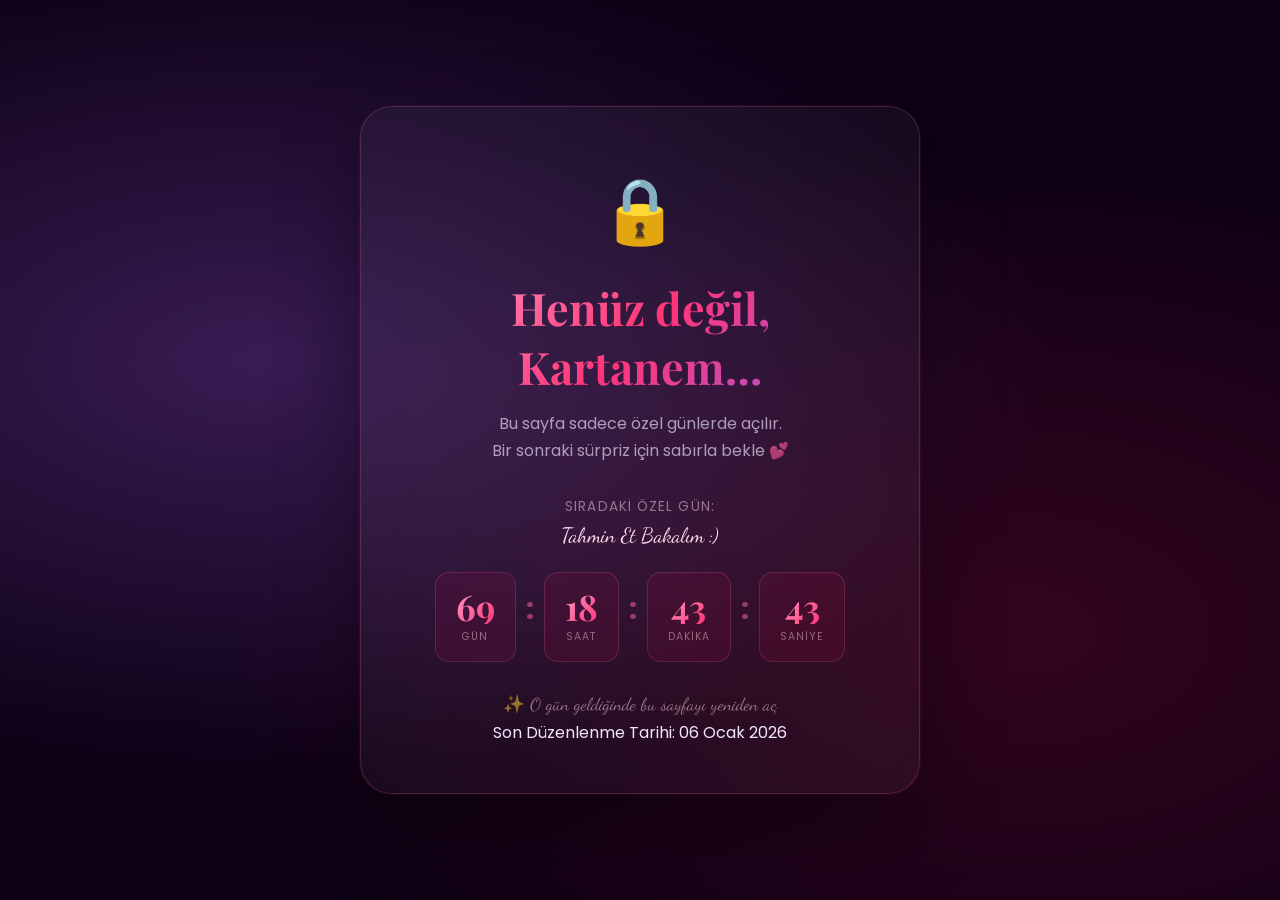
==== index.html @ 136f9aad "Add files via upload" ====
<!DOCTYPE html>
<html lang="tr">

<head>
    <meta charset="UTF-8" />
    <meta name="viewport" content="width=device-width, initial-scale=1.0" />
    <title>Yağmur'um, Seni Seviyorum 💕</title>
    <meta name="description"
        content="Yağmur'um için hazırladığım özel bir sürpriz — Doğum günün ve Sevgililer Günün kutlu olsun." />
    <link rel="preconnect" href="https://fonts.googleapis.com" />
    <link rel="preconnect" href="https://fonts.gstatic.com" crossorigin />
    <link
        href="https://fonts.googleapis.com/css2?family=Playfair+Display:ital,wght@0,400;0,700;1,400&family=Poppins:wght@300;400;500;600&family=Dancing+Script:wght@600;700&display=swap"
        rel="stylesheet" />
    <link rel="stylesheet" href="style.css" />
    <script src="https://open.spotify.com/embed/iframe-api/v1" async></script>

</head>

<body>

    <!-- Doğum günü müziği (gizli) -->
    <audio id="birthdayMusic" loop preload="none">
        <source src="Music.mp3" type="audio/mpeg" />
    </audio>

    <!-- Canvas for particles -->
    <canvas id="heartCanvas"></canvas>

    <!-- ═══════════════════ LOCKED SCREEN (default) ═══════════════════ -->
    <div id="lockedScreen" class="locked-screen">
        <div class="locked-inner">
            <div class="locked-lock">🔒</div>
            <h1 class="locked-title">Henüz değil, Kartanem…</h1>
            <p class="locked-desc">Bu sayfa sadece özel günlerde açılır.<br />Bir sonraki sürpriz için sabırla bekle 💕
            </p>

            <div class="locked-next">
                <span class="locked-next-label">Sıradaki özel gün:</span>
                <!--<span class="locked-next-name" id="lockedNextName">—</span>-->
                <span class="locked-next-name">Tahmin Et Bakalım :)</span>
            </div>

            <div class="locked-countdown">
                <div class="lc-box"><span id="lc-days">00</span><label>Gün</label></div>
                <div class="lc-sep">:</div>
                <div class="lc-box"><span id="lc-hours">00</span><label>Saat</label></div>
                <div class="lc-sep">:</div>
                <div class="lc-box"><span id="lc-minutes">00</span><label>Dakika</label></div>
                <div class="lc-sep">:</div>
                <div class="lc-box"><span id="lc-seconds">00</span><label>Saniye</label></div>
            </div>
            <p class="locked-hint">✨ O gün geldiğinde bu sayfayı yeniden aç</p>
            <div style="padding-top: 5px;">Son Düzenlenme Tarihi: 06 Ocak 2026</div>
        </div>
    </div>

    <!-- ═══════════════════ SITE CONTENT (revealed by JS) ═══════════════ -->
    <div id="siteContent" style="display:none">

        <!-- HERO -->
        <section id="hero" class="section hero-section">
            <div class="hero-layout">
                <!-- Sol: Metin -->
                <div class="hero-content">
                    <div class="hero-badge" id="heroBadge">💌 Yağmur'uma Özel</div>
                    <h1 class="hero-title">
                        <span class="line1">Yağmur'um,</span>
                        <span class="line2">Sen Benim.</span>
                        <span class="line3" id="heroLine3">Her Şeyimsin</span>
                    </h1>
                    <p class="hero-subtitle" id="heroSubtitle">Kartanem, her nefesimde senin adın var, her yağmur
                        damlasında
                        senin sevgin…</p>
                    <div class="hero-buttons" id="heroButtons">
                        <!-- filled by JS -->
                    </div>
                </div>
                <!-- Sağ: İllüstrasyon -->
                <div class="hero-illustration">
                    <div class="illus-glow-ring"></div>
                    <img src="Female.png" alt="Yağmur'um" class="illus-img" />
                    <div class="illus-label">✨ Yağmur'um ✨</div>
                </div>
            </div>
            <div class="scroll-indicator">
                <div class="mouse"></div>
                <span>Aşağı Kaydır</span>
            </div>
        </section>

        <!-- BIRTHDAY SECTION (hidden unless today = Jan 1) -->
        <section id="birthday" class="section birthday-section" style="display:none">
            <div class="section-inner">
                <div class="section-tag">🎂 Hayatım, Doğum Gününün Kutlu Olsun</div>
                <h2 class="section-title gradient-pink">1 Ocak 2005 — Sen Doğdun 🌧️</h2>
                <p class="section-desc">
                    Yeni yılın ilk gününde bu dünyaya geldin ve yılın en güzel günü senin günün oldu.
                    Seni bu dünyaya getiren herkese teşekkür ederim çünkü sen olmasan bu güzel hayat eksik olurdu.
                    İyi ki doğdun, Yağmur'um. Her yılın seni daha da güzel kılmasını diliyorum.
                </p>

                <!-- Countdown -->
                <div class="countdown-wrapper">
                    <!--<div class="countdown-label">Yağmur'un Doğum Günü'ne (1 Ocak 🎂)</div>-->
                    <div class="countdown" id="birthdayCountdown">
                        <div class="count-box"><span id="bd-days">00</span><label>Gün</label></div>
                        <div class="count-sep">:</div>
                        <div class="count-box"><span id="bd-hours">00</span><label>Saat</label></div>
                        <div class="count-sep">:</div>
                        <div class="count-box"><span id="bd-minutes">00</span><label>Dakika</label></div>
                        <div class="count-sep">:</div>
                        <div class="count-box"><span id="bd-seconds">00</span><label>Saniye</label></div>

                    </div>
                </div>

                <!-- Wish Cards -->
                <div class="cards-grid">
                    <div class="wish-card">
                        <div class="wish-icon">🌸</div>
                        <h3>Mutluluk</h3>
                        <p>Her sabah gözlerin açıldığında kalbin şarkı söylesin</p>
                    </div>
                    <div class="wish-card">
                        <div class="wish-icon">⭐</div>
                        <h3>Başarı</h3>
                        <p>Hayallerinin peşinden git, yıldızlar bile yetmez sana</p>
                    </div>
                    <div class="wish-card">
                        <div class="wish-icon">💫</div>
                        <h3>Sağlık</h3>
                        <p>Her günün güneşli, her anın sağlıklı geçsin</p>
                    </div>
                    <div class="wish-card">
                        <div class="wish-icon">🎁</div>
                        <h3>Sevinç</h3>
                        <p>Kalbine sığmayan sevinçlerle dolsun hayatın</p>
                    </div>
                </div>

                <!-- Cake -->
                <div class="candle-section">
                    <p class="candle-text">Mumları üfle, dileğini tut! Hayatım. 🕯️</p>
                    <div class="cake-wrapper" id="cakeWrapper">
                        <div class="cake">
                            <div class="cake-layer layer3"></div>
                            <div class="cake-layer layer2"></div>
                            <div class="cake-layer layer1"></div>
                            <div class="candles">
                                <div class="candle" data-id="0">
                                    <div class="flame"></div>
                                    <div class="candle-body"></div>
                                </div>
                                <div class="candle" data-id="1">
                                    <div class="flame"></div>
                                    <div class="candle-body"></div>
                                </div>
                                <div class="candle" data-id="2">
                                    <div class="flame"></div>
                                    <div class="candle-body"></div>
                                </div>
                                <div class="candle" data-id="3">
                                    <div class="flame"></div>
                                    <div class="candle-body"></div>
                                </div>
                                <div class="candle" data-id="4">
                                    <div class="flame"></div>
                                    <div class="candle-body"></div>
                                </div>
                            </div>
                        </div>
                        <button class="blow-btn" id="blowBtn" onclick="blowCandles()">💨 Üfle!</button>
                        <div class="celebration-msg" id="celebMsg">🎉 İyi ki doğdun Yağmur'um! Her dileğin kabul olsun!
                            🎊
                        </div>
                    </div>
                </div>
            </div>
        </section>

        <!-- VALENTINE SECTION (hidden unless today = Feb 14) -->
        <section id="valentine" class="section valentine-section" style="display:none">
            <div class="section-inner">
                <div class="section-tag">💝 Sevgililer Günün Kutlu Olsun, Yağmur'um</div>
                <h2 class="section-title gradient-red">Aşkımız Her Mevsim Çiçek Açar 🌸</h2>
                <p class="section-desc">
                    28 Kasım 2025'te tanıştık, 16 Aralık 2025'te seninle olduk.
                    Bu kısa sürede hayatım baştan sona değişti. Seninle her an Sevgililer Günü gibi,
                    gözlerinde kaybolduğumda zamanın durduğunu hissediyorum.
                </p>

                <!-- Valentine Countdown -->
                <div class="countdown-wrapper">
                    <!--<div class="countdown-label">Sevgililer Gününe (14 Şubat 💝)</div>-->
                    <div class="countdown" id="valentineCountdown">
                        <div class="count-box"><span id="vd-days">00</span><label>Gün</label></div>
                        <div class="count-sep">:</div>
                        <div class="count-box"><span id="vd-hours">00</span><label>Saat</label></div>
                        <div class="count-sep">:</div>
                        <div class="count-box"><span id="vd-minutes">00</span><label>Dakika</label></div>
                        <div class="count-sep">:</div>
                        <div class="count-box"><span id="vd-seconds">00</span><label>Saniye</label></div>
                    </div>
                </div>

                <!-- Heart beat -->
                <div class="heartbeat-wrapper">
                    <div class="big-heart" id="bigHeart" onclick="pulseHeart()">❤️</div>
                    <div class="tikla-hint">Tıkla 👆</div>
                    <p class="heartbeat-text">Kalbim sadece Yağmur için atıyor</p>
                </div>


                <!-- Love reasons slider -->
                <div class="reasons-section">
                    <h3 class="reasons-title">Yağmur'umu Sevmemin <span>Sonsuz</span> Nedenleri :)</h3>
                    <div class="reasons-slider">
                        <div class="reasons-track" id="reasonsTrack">
                            <div class="reason-card">Gülüşün tüm dünyamı aydınlatıyor, Yağmur'um ✨</div>
                            <div class="reason-card">Sesin en güzel müzik benim için 🎵</div>
                            <div class="reason-card">28 Kasım'dan bu yana hayatım çok daha güzel 🌧️</div>
                            <div class="reason-card">Gözlerinde evi buldum 👀</div>
                            <div class="reason-card">Seninle kahkaha atmak, hayatımın en güzel anı 😄</div>
                            <div class="reason-card">16 Aralık'ta "evet" dediğinde kalbim durdu 💓</div>
                            <div class="reason-card">Masumiyetin kalbimi her seferinde eritiyor 🫶</div>
                            <div class="reason-card">Yağmur yağınca artık hep seni düşünüyorum 🌧️💕</div>
                            <div class="reason-card">Yanında olmak, var olmanın en güzel hali 🌸</div>
                            <div class="reason-card">Seninle her saniyem bir hazine, Yağmur'um 💎</div>
                        </div>
                    </div>
                    <div class="slider-controls">
                        <button class="slider-btn" onclick="prevReason()">◀</button>
                        <div class="slider-dots" id="sliderDots"></div>
                        <button class="slider-btn" onclick="nextReason()">▶</button>
                    </div>
                </div>

                <!-- XOXO -->
                <div class="xoxo-section">
                    <div class="xoxo-letters">
                        <span class="xo-letter x1">X</span><span class="xo-letter o1">O</span>
                        <span class="xo-letter x2">X</span><span class="xo-letter o2">O</span>
                    </div>
                    <p>Öpücükler &amp; Sarılmalar <br /><small>Hep seninle, hep böyle…</small></p>
                </div>
            </div>
        </section>

        <!-- OUR SONG (always shown) -->
        <section id="song" class="section song-section">
            <div class="section-inner">
                <div class="section-tag">🎵 Şarkımız</div>
                <h2 class="section-title gradient-pink">Bu Şarkı Bizi Anlatıyor</h2>
                <p class="section-desc">Her çaldığında seni düşünüyorum. Bu şarkı benim için artık sadece bir şarkı
                    değil — senin sesin, kokun, gülüşün.</p>
                <div class="spotify-wrapper">
                    <div id="spotifyContainer" style="border-radius:18px; overflow:hidden; min-height:152px;"></div>
                </div>
                <p class="song-note">🎧 Kulaklığını tak, gözlerini kapat ve beni düşün…</p>
            </div>
        </section>

        <!-- LOVE LETTER (always shown) -->
        <section id="letter" class="section letter-section">
            <div class="section-inner">
                <div class="section-tag">💌 Yağmur'uma Mektubum</div>
                <h2 class="section-title gradient-gold">Kalbimden Gelen Kelimeler</h2>
                <div class="letter-envelope" id="letterEnvelope" onclick="openLetter()">
                    <div class="envelope-flap"></div>
                    <div class="envelope-body">
                        <div class="envelope-icon">💌</div>
                        <p>Mektubu Aç</p>
                    </div>
                </div>
                <div class="letter-content" id="letterContent">
                    <div class="letter-paper">
                        <div class="letter-header">
                            <span class="letter-date">♥ Senin için yazıldı ♥</span>
                        </div>
                        <div class="letter-body" id="letterBody">
                            <!-- JS tarafından random mektup doldurulur -->
                        </div>
                    </div>
                </div>
            </div>
        </section>

        <!-- FOOTER -->
        <footer class="footer">
            <div class="footer-hearts"><span>💕</span><span>💖</span><span>💗</span><span>💓</span><span>💞</span></div>
            <p>Yağmur'um, seninle her gün güzel, her an anlam kazanıyor.</p>
            <p class="footer-small">Seni seviyorum ♾️ — 16.12.2025'ten sonsuza</p>
        </footer>

    </div><!-- /#siteContent -->

    <!-- Confetti -->
    <div id="confettiContainer"></div>

    <script src="script.js"></script>
</body>

</html>
---- style.css ----
/* ═══════════════════════════════════════════════
   LOVE WEBSITE — Premium CSS
   ═══════════════════════════════════════════════ */

:root {
  --pink-light: #ffd6e7;
  --pink: #ff6b9d;
  --pink-dark: #c9184a;
  --red: #e63946;
  --rose: #ff0a54;
  --purple: #9b5de5;
  --purple-dark: #7209b7;
  --gold: #f4c430;
  --gold-light: #ffe066;
  --deep-dark: #0d0014;
  --dark: #16001e;
  --card-bg: rgba(255, 255, 255, 0.06);
  --blur: blur(18px);
  --radius-xl: 24px;
  --radius-lg: 16px;
  --radius-md: 12px;

  --font-serif: 'Playfair Display', serif;
  --font-sans: 'Poppins', sans-serif;
  --font-script: 'Dancing Script', cursive;
}

/* ─── Reset ─────────────────────────────────── */
*,
*::before,
*::after {
  box-sizing: border-box;
  margin: 0;
  padding: 0;
}

html {
  scroll-behavior: smooth;
}

body {
  font-family: var(--font-sans);
  background: var(--deep-dark);
  color: #f0e6ff;
  overflow-x: hidden;
  position: relative;
}

/* ─── Canvas (particle hearts) ──────────────── */
#heartCanvas {
  position: fixed;
  top: 0;
  left: 0;
  width: 100%;
  height: 100%;
  pointer-events: none;
  z-index: 0;
}

/* ─── Scrollbar ──────────────────────────────── */
::-webkit-scrollbar {
  width: 6px;
}

::-webkit-scrollbar-track {
  background: var(--deep-dark);
}

::-webkit-scrollbar-thumb {
  background: var(--pink);
  border-radius: 99px;
}

/* ─── Section Base ───────────────────────────── */
.section {
  position: relative;
  z-index: 1;
  min-height: 100vh;
  display: flex;
  align-items: center;
  justify-content: center;
  padding: 80px 20px;
}

.section-inner {
  max-width: 900px;
  width: 100%;
  margin: 0 auto;
  text-align: center;
}

/* ─── Section Tag ────────────────────────────── */
.section-tag {
  display: inline-block;
  padding: 8px 22px;
  border-radius: 999px;
  background: rgba(255, 107, 157, 0.15);
  border: 1px solid rgba(255, 107, 157, 0.4);
  font-size: 0.85rem;
  letter-spacing: 0.06em;
  font-weight: 500;
  color: var(--pink-light);
  margin-bottom: 20px;
  text-transform: uppercase;
  backdrop-filter: var(--blur);
}

/* ─── Section Title ──────────────────────────── */
.section-title {
  font-family: var(--font-serif);
  font-size: clamp(2rem, 5vw, 3.5rem);
  font-weight: 700;
  margin-bottom: 20px;
  line-height: 1.15;
  padding-bottom: 20px;
}

.gradient-pink {
  background: linear-gradient(135deg, #ff9ec7, #ff3478, #c9184a);
  -webkit-background-clip: text;
  -webkit-text-fill-color: transparent;
  background-clip: text;
}

.gradient-red {
  background: linear-gradient(135deg, #ff6b6b, #ff0a54, #e63946);
  -webkit-background-clip: text;
  -webkit-text-fill-color: transparent;
  background-clip: text;
}

.gradient-gold {
  background: linear-gradient(135deg, #ffe066, #f4c430, #e07b00);
  -webkit-background-clip: text;
  -webkit-text-fill-color: transparent;
  background-clip: text;
}

.section-desc {
  font-size: 1.05rem;
  line-height: 1.8;
  color: rgba(240, 230, 255, 0.75);
  max-width: 660px;
  margin: 0 auto 50px;
}


/* ══════════════════════════════════════════════
   HERO
══════════════════════════════════════════════ */
.hero-section {
  background: radial-gradient(ellipse at 20% 50%, rgba(155, 93, 229, 0.25) 0%, transparent 60%),
    radial-gradient(ellipse at 80% 20%, rgba(255, 10, 84, 0.2) 0%, transparent 60%),
    radial-gradient(ellipse at 50% 80%, rgba(201, 24, 74, 0.15) 0%, transparent 60%),
    var(--deep-dark);
  text-align: center;
}

/* Hero iki sütunlu layout */
.hero-layout {
  display: flex;
  align-items: center;
  justify-content: center;
  gap: 60px;
  max-width: 1100px;
  margin: 0 auto;
  width: 100%;
  flex-wrap: wrap;
}

.hero-content {
  flex: 1;
  min-width: 300px;
  max-width: 580px;
  animation: fadeInUp 1.2s ease both;
  text-align: left;
}

/* ── İllüstrasyon ────────────────────────────── */
.hero-illustration {
  flex: 0 0 340px;
  position: relative;
  display: flex;
  flex-direction: column;
  align-items: center;
  animation: fadeInUp 1.4s ease 0.3s both;
}

.illus-glow-ring {
  position: absolute;
  width: 320px;
  height: 320px;
  border-radius: 50%;
  background: radial-gradient(ellipse at center,
      rgba(255, 107, 157, 0.22) 0%,
      rgba(155, 93, 229, 0.18) 50%,
      transparent 75%);
  filter: blur(18px);
  animation: illusGlow 3s ease-in-out infinite alternate;
  top: 50%;
  left: 50%;
  transform: translate(-50%, -50%);
  z-index: 0;
}

@keyframes illusGlow {
  from {
    opacity: 0.6;
    transform: translate(-50%, -50%) scale(1);
  }

  to {
    opacity: 1;
    transform: translate(-50%, -50%) scale(1.1);
  }
}

.illus-img {
  position: relative;
  z-index: 1;
  width: 300px;
  max-width: 90vw;
  border-radius: 50% 50% 48% 48% / 45% 45% 55% 55%;
  border: 3px solid rgba(255, 107, 157, 0.45);
  box-shadow:
    0 0 0 8px rgba(255, 107, 157, 0.08),
    0 0 40px rgba(255, 10, 84, 0.25),
    0 20px 60px rgba(0, 0, 0, 0.4);
  animation: illusFloat 4s ease-in-out infinite;
  background: linear-gradient(180deg, rgba(13, 0, 20, 0.1) 0%, rgba(13, 0, 20, 0.6) 100%);
  mix-blend-mode: normal;
  object-fit: cover;
  object-position: top center;
}

@keyframes illusFloat {

  0%,
  100% {
    transform: translateY(0px);
  }

  50% {
    transform: translateY(-14px);
  }
}

.illus-label {
  margin-top: 16px;
  font-family: var(--font-script);
  font-size: 1.2rem;
  color: rgba(255, 214, 231, 0.85);
  letter-spacing: 0.05em;
  position: relative;
  z-index: 1;
  text-shadow: 0 0 20px rgba(255, 107, 157, 0.6);
}

/* Mobilde tek sütun */
@media (max-width: 768px) {
  .hero-layout {
    flex-direction: column-reverse;
    text-align: center;
    gap: 30px;
  }

  .hero-content {
    text-align: center;
  }

  .hero-illustration {
    flex: none;
  }

  .illus-img {
    width: 220px;
  }
}


.hero-badge {
  display: inline-block;
  padding: 10px 28px;
  border-radius: 999px;
  background: rgba(255, 107, 157, 0.12);
  border: 1px solid rgba(255, 107, 157, 0.35);
  font-size: 0.9rem;
  letter-spacing: 0.08em;
  color: var(--pink);
  margin-bottom: 14px;
  backdrop-filter: var(--blur);
}

/* Kartanem rozeti */
.kartanem-badge {
  display: inline-block;
  padding: 10px 30px;
  border-radius: 999px;
  background: linear-gradient(135deg, rgba(193, 18, 31, 0.25), rgba(230, 57, 70, 0.15));
  border: 1.5px solid rgba(193, 18, 31, 0.5);
  font-size: 1rem;
  font-weight: 700;
  letter-spacing: 0.1em;
  color: #ff6b6b;
  margin-bottom: 26px;
  backdrop-filter: var(--blur);
  cursor: pointer;
  box-shadow: 0 0 18px rgba(193, 18, 31, 0.25);
  animation: kartanemGlow 2.5s ease-in-out infinite alternate, fadeInUp 0.9s ease 0.15s both;
  user-select: none;
  transition: transform 0.2s ease;
}

.kartanem-badge:hover {
  transform: scale(1.08);
  box-shadow: 0 0 30px rgba(193, 18, 31, 0.45);
}

.kartanem-badge.pom-burst {
  animation: pomBurst 0.5s cubic-bezier(0.34, 1.56, 0.64, 1) both;
}

@keyframes kartanemGlow {
  from {
    box-shadow: 0 0 12px rgba(193, 18, 31, 0.2), 0 0 0 0 rgba(193, 18, 31, 0);
  }

  to {
    box-shadow: 0 0 28px rgba(193, 18, 31, 0.5), 0 0 40px rgba(230, 57, 70, 0.15);
  }
}

@keyframes pomBurst {
  0% {
    transform: scale(1) rotate(0deg);
  }

  25% {
    transform: scale(1.25) rotate(-8deg);
  }

  50% {
    transform: scale(1.3) rotate(8deg);
  }

  75% {
    transform: scale(1.15) rotate(-4deg);
  }

  100% {
    transform: scale(1) rotate(0deg);
  }
}

.hero-title {
  font-family: var(--font-serif);
  font-size: clamp(3rem, 9vw, 7rem);
  line-height: 1.05;
  margin-bottom: 24px;
  display: flex;
  flex-direction: column;
  gap: 4px;
}

.hero-title .line1 {
  font-style: italic;
  color: #ffd6e7;
  opacity: 0;
  animation: fadeInUp 0.9s ease 0.3s both;
}

.hero-title .line2 {
  background: linear-gradient(135deg, #ff9ec7, #ff3478);
  -webkit-background-clip: text;
  -webkit-text-fill-color: transparent;
  background-clip: text;
  opacity: 0;
  animation: fadeInUp 0.9s ease 0.55s both;
}

.hero-title .line3 {
  background: linear-gradient(135deg, #9b5de5, #c9184a);
  -webkit-background-clip: text;
  -webkit-text-fill-color: transparent;
  background-clip: text;
  opacity: 0;
  animation: fadeInUp 0.9s ease 0.8s both;
  padding-bottom: 20px;
}

.hero-subtitle {
  font-family: var(--font-script);
  font-size: clamp(1.1rem, 2.5vw, 1.5rem);
  color: rgba(255, 214, 231, 0.8);
  margin-bottom: 48px;
  opacity: 0;
  animation: fadeInUp 0.9s ease 1.05s both;
}

.hero-buttons {
  display: flex;
  gap: 16px;
  justify-content: center;
  flex-wrap: wrap;
  opacity: 0;
  animation: fadeInUp 0.9s ease 1.3s both;
}

.btn {
  padding: 15px 36px;
  border-radius: 999px;
  font-size: 1rem;
  font-weight: 600;
  text-decoration: none;
  display: inline-flex;
  align-items: center;
  gap: 8px;
  cursor: pointer;
  transition: all 0.3s cubic-bezier(0.34, 1.56, 0.64, 1);
  border: none;
  letter-spacing: 0.02em;
}

.btn-primary {
  background: linear-gradient(135deg, var(--pink), var(--pink-dark));
  color: white;
  box-shadow: 0 8px 30px rgba(201, 24, 74, 0.4);
}

.btn-secondary {
  background: rgba(255, 255, 255, 0.08);
  color: var(--pink-light);
  border: 1.5px solid rgba(255, 107, 157, 0.4);
  backdrop-filter: var(--blur);
}

.btn:hover {
  transform: translateY(-4px) scale(1.04);
}

.btn-primary:hover {
  box-shadow: 0 14px 40px rgba(201, 24, 74, 0.55);
}

.btn-secondary:hover {
  background: rgba(255, 107, 157, 0.15);
  border-color: var(--pink);
}

/* Scroll indicator */
.scroll-indicator {
  position: absolute;
  bottom: -80px;
  left: 50%;
  transform: translateX(-50%);
  display: flex;
  flex-direction: column;
  align-items: center;
  gap: 8px;
  opacity: 0.55;
  font-size: 0.75rem;
  color: var(--pink-light);
  animation: float 2s ease-in-out infinite;
}

.mouse {
  width: 22px;
  height: 36px;
  border: 1.5px solid rgba(255, 107, 157, 0.5);
  border-radius: 99px;
  position: relative;
}

.mouse::after {
  content: '';
  position: absolute;
  top: 6px;
  left: 50%;
  transform: translateX(-50%);
  width: 3px;
  height: 8px;
  background: var(--pink);
  border-radius: 99px;
  animation: scrollDot 1.6s ease-in-out infinite;
}


/* ══════════════════════════════════════════════
   BIRTHDAY
══════════════════════════════════════════════ */
.birthday-section {
  background: radial-gradient(ellipse at 70% 30%, rgba(244, 196, 48, 0.12) 0%, transparent 55%),
    radial-gradient(ellipse at 20% 70%, rgba(255, 107, 157, 0.12) 0%, transparent 55%),
    linear-gradient(180deg, var(--deep-dark) 0%, #120018 100%);
}

/* Countdown */
.countdown-wrapper {
  margin: 0 auto 60px;
  text-align: center;
}

.countdown-label {
  font-size: 0.85rem;
  letter-spacing: 0.1em;
  text-transform: uppercase;
  color: rgba(255, 214, 231, 0.5);
  margin-bottom: 20px;
}

.countdown {
  display: flex;
  justify-content: center;
  align-items: center;
  gap: 12px;
  flex-wrap: wrap;
}

.count-box {
  display: flex;
  flex-direction: column;
  align-items: center;
  background: var(--card-bg);
  backdrop-filter: var(--blur);
  border: 1px solid rgba(255, 107, 157, 0.2);
  border-radius: var(--radius-lg);
  padding: 20px 28px;
  min-width: 90px;
}

.count-box span {
  font-size: 2.6rem;
  font-weight: 700;
  font-family: var(--font-serif);
  background: linear-gradient(135deg, #ff9ec7, #ff3478);
  -webkit-background-clip: text;
  -webkit-text-fill-color: transparent;
  background-clip: text;
  line-height: 1;
}

.count-box label {
  font-size: 0.7rem;
  text-transform: uppercase;
  letter-spacing: 0.12em;
  color: rgba(255, 214, 231, 0.5);
  margin-top: 6px;
}

.count-sep {
  font-size: 2rem;
  color: var(--pink);
  opacity: 0.5;
  font-weight: 700;
}

/* Wish Cards */
.cards-grid {
  display: grid;
  grid-template-columns: repeat(auto-fit, minmax(190px, 1fr));
  gap: 20px;
  margin-bottom: 60px;
}

.wish-card {
  background: var(--card-bg);
  backdrop-filter: var(--blur);
  border: 1px solid rgba(255, 107, 157, 0.15);
  border-radius: var(--radius-xl);
  padding: 32px 24px;
  transition: all 0.35s cubic-bezier(0.34, 1.56, 0.64, 1);
  cursor: default;
}

.wish-card:hover {
  transform: translateY(-8px);
  border-color: rgba(255, 107, 157, 0.45);
  background: rgba(255, 107, 157, 0.1);
  box-shadow: 0 20px 50px rgba(255, 10, 84, 0.15);
}

.wish-icon {
  font-size: 2.5rem;
  margin-bottom: 14px;
}

.wish-card h3 {
  font-family: var(--font-serif);
  font-size: 1.2rem;
  margin-bottom: 8px;
  color: #ffd6e7;
}

.wish-card p {
  font-size: 0.88rem;
  color: rgba(240, 230, 255, 0.6);
  line-height: 1.6;
}

/* ── Cake & Candles ─────────────────────────── */
.candle-section {
  text-align: center;
}

.candle-text {
  font-family: var(--font-script);
  font-size: 1.5rem;
  margin-bottom: 30px;
  color: var(--gold-light);
  padding-bottom: 50px;
}

.cake-wrapper {
  display: inline-flex;
  flex-direction: column;
  align-items: center;
  gap: 20px;
}

.cake {
  position: relative;
  display: flex;
  flex-direction: column;
  align-items: center;
}

.cake-layer {
  border-radius: 10px;
  position: relative;
}

.layer1 {
  width: 220px;
  height: 60px;
  background: linear-gradient(135deg, #ff9ec7, #ff3478);
  margin-top: -4px;
}

.layer2 {
  width: 180px;
  height: 50px;
  background: linear-gradient(135deg, #c9184a, #9b5de5);
}

.layer3 {
  width: 140px;
  height: 44px;
  background: linear-gradient(135deg, #9b5de5, #7209b7);
}

.candles {
  position: absolute;
  top: -60px;
  display: flex;
  gap: 12px;
  left: 50%;
  transform: translateX(-50%);
}

.candle {
  display: flex;
  flex-direction: column;
  align-items: center;
  cursor: pointer;
}

.candle-body {
  width: 10px;
  height: 44px;
  border-radius: 4px;
  background: linear-gradient(180deg, #ffe066, #f4c430);
}

.flame {
  width: 14px;
  height: 22px;
  background: radial-gradient(ellipse at center, #fff 0%, #ffe066 35%, #ff6b2b 70%, transparent 100%);
  border-radius: 50% 50% 50% 50% / 60% 60% 40% 40%;
  animation: flickerFlame 0.5s ease-in-out infinite alternate;
  margin-bottom: 2px;
  transition: opacity 0.4s;
}

.flame.out {
  opacity: 0;
}

.blow-btn {
  padding: 12px 32px;
  border-radius: 999px;
  background: linear-gradient(135deg, var(--gold), var(--gold-light));
  color: #1a0a00;
  font-weight: 700;
  font-size: 1rem;
  border: none;
  cursor: pointer;
  box-shadow: 0 6px 24px rgba(244, 196, 48, 0.35);
  transition: all 0.3s cubic-bezier(0.34, 1.56, 0.64, 1);
}

.blow-btn:hover {
  transform: translateY(-3px) scale(1.05);
  box-shadow: 0 10px 34px rgba(244, 196, 48, 0.5);
}

.celebration-msg {
  font-family: var(--font-script);
  font-size: 1.7rem;
  color: var(--gold-light);
  opacity: 0;
  transform: scale(0.8);
  transition: all 0.6s cubic-bezier(0.34, 1.56, 0.64, 1);
  pointer-events: none;
}

.celebration-msg.show {
  opacity: 1;
  transform: scale(1);
}


/* ══════════════════════════════════════════════
   VALENTINE
══════════════════════════════════════════════ */
.valentine-section {
  background: radial-gradient(ellipse at 30% 40%, rgba(230, 57, 70, 0.18) 0%, transparent 60%),
    radial-gradient(ellipse at 75% 70%, rgba(155, 93, 229, 0.15) 0%, transparent 60%),
    linear-gradient(180deg, #120018, var(--deep-dark));
}

/* Heartbeat */
.heartbeat-wrapper {
  margin: 0 auto 60px;
  text-align: center;
}

.big-heart {
  font-size: 6rem;
  cursor: pointer;
  display: inline-block;
  animation: heartbeat 1.4s ease-in-out infinite;
  filter: drop-shadow(0 0 20px rgba(230, 57, 70, 0.6));
  transition: filter 0.3s;
  user-select: none;
}

.big-heart.pulse-extra {
  animation: heartbeatFast 0.4s ease-in-out 3;
}

.heartbeat-text {
  font-family: var(--font-script);
  font-size: 1.4rem;
  color: rgba(255, 180, 190, 0.85);
  margin-top: 14px;
}

/* Reasons Slider */
.reasons-section {
  margin-bottom: 60px;
}

.reasons-title {
  font-family: var(--font-serif);
  font-size: 1.8rem;
  margin-bottom: 30px;
  color: #ffd6e7;
}

.reasons-title span {
  background: linear-gradient(135deg, #ff6b6b, #ff0a54);
  -webkit-background-clip: text;
  -webkit-text-fill-color: transparent;
  background-clip: text;
}

.reasons-slider {
  overflow: hidden;
  border-radius: var(--radius-xl);
}

.reasons-track {
  display: flex;
  transition: transform 0.5s cubic-bezier(0.25, 0.46, 0.45, 0.94);
}

.reason-card {
  min-width: 100%;
  background: var(--card-bg);
  backdrop-filter: var(--blur);
  border: 1px solid rgba(230, 57, 70, 0.2);
  border-radius: var(--radius-xl);
  padding: 48px 40px;
  font-family: var(--font-script);
  font-size: 1.5rem;
  color: #ffd6e7;
  line-height: 1.5;
}

.slider-controls {
  display: flex;
  align-items: center;
  justify-content: center;
  gap: 16px;
  margin-top: 20px;
}

.slider-btn {
  width: 44px;
  height: 44px;
  border-radius: 50%;
  background: rgba(255, 107, 157, 0.15);
  border: 1px solid rgba(255, 107, 157, 0.35);
  color: var(--pink-light);
  font-size: 1rem;
  cursor: pointer;
  transition: all 0.3s;
  display: flex;
  align-items: center;
  justify-content: center;
}

.slider-btn:hover {
  background: rgba(255, 107, 157, 0.3);
  transform: scale(1.1);
}

.slider-dots {
  display: flex;
  gap: 8px;
}

.dot {
  width: 8px;
  height: 8px;
  border-radius: 50%;
  background: rgba(255, 107, 157, 0.3);
  cursor: pointer;
  transition: all 0.3s;
}

.dot.active {
  background: var(--pink);
  transform: scale(1.3);
}

/* XOXO */
.xoxo-section {
  text-align: center;
}

.xoxo-letters {
  display: flex;
  justify-content: center;
  gap: 10px;
  font-family: var(--font-serif);
  font-size: 4rem;
  font-weight: 700;
  margin-bottom: 16px;
}

.xo-letter {
  display: inline-block;
  animation: xoBounce 2s ease-in-out infinite;
}

.x1 {
  color: #ff6b9d;
  animation-delay: 0s;
}

.o1 {
  color: #ff3478;
  animation-delay: 0.25s;
}

.x2 {
  color: #9b5de5;
  animation-delay: 0.5s;
}

.o2 {
  color: #7209b7;
  animation-delay: 0.75s;
}

.xoxo-section p {
  font-family: var(--font-script);
  font-size: 1.2rem;
  color: rgba(255, 214, 231, 0.7);
}

.xoxo-section small {
  font-size: 0.85rem;
  opacity: 0.6;
}


/* ══════════════════════════════════════════════
   OUR SONG
══════════════════════════════════════════════ */
.song-section {
  background: radial-gradient(ellipse at 50% 40%, rgba(29, 185, 84, 0.08) 0%, transparent 60%),
    radial-gradient(ellipse at 20% 70%, rgba(155, 93, 229, 0.1) 0%, transparent 60%),
    linear-gradient(180deg, var(--deep-dark), #120018);
}

.spotify-wrapper {
  max-width: 620px;
  margin: 0 auto 24px;
  border-radius: 20px;
  box-shadow: 0 12px 50px rgba(29, 185, 84, 0.15), 0 0 0 1px rgba(29, 185, 84, 0.1);
  overflow: hidden;
  transition: box-shadow 0.3s ease, transform 0.3s cubic-bezier(0.34, 1.56, 0.64, 1);
}

.spotify-wrapper:hover {
  transform: translateY(-4px);
  box-shadow: 0 20px 60px rgba(29, 185, 84, 0.25), 0 0 0 1px rgba(29, 185, 84, 0.2);
}

.song-note {
  font-family: var(--font-script);
  font-size: 1.2rem;
  color: rgba(255, 214, 231, 0.65);
  margin-top: 8px;
}

/* ══════════════════════════════════════════════
   LETTER
══════════════════════════════════════════════ */
.letter-section {
  background: radial-gradient(ellipse at 50% 40%, rgba(244, 196, 48, 0.1) 0%, transparent 65%),
    radial-gradient(ellipse at 20% 80%, rgba(155, 93, 229, 0.1) 0%, transparent 60%),
    var(--deep-dark);
}

/* Envelope */
.letter-envelope {
  width: 260px;
  height: 180px;
  margin: 0 auto 40px;
  cursor: pointer;
  position: relative;
  transition: transform 0.4s cubic-bezier(0.34, 1.56, 0.64, 1);
}

.letter-envelope:hover {
  transform: scale(1.07) rotate(2deg);
}

.letter-envelope.opened {
  opacity: 0;
  pointer-events: none;
  transform: scale(0.8) translateY(-20px);
  transition: all 0.5s ease;
}

.envelope-body {
  width: 100%;
  height: 100%;
  background: linear-gradient(145deg, rgba(255, 107, 157, 0.25), rgba(155, 93, 229, 0.15));
  border: 1.5px solid rgba(255, 107, 157, 0.3);
  border-radius: var(--radius-xl);
  backdrop-filter: var(--blur);
  display: flex;
  flex-direction: column;
  align-items: center;
  justify-content: center;
  gap: 12px;
}

.envelope-icon {
  font-size: 3.5rem;
  animation: float 3s ease-in-out infinite;
}

.envelope-body p {
  font-family: var(--font-script);
  font-size: 1.2rem;
  color: rgba(255, 214, 231, 0.75);
}

.envelope-flap {
  position: absolute;
  top: 0;
  left: 0;
  right: 0;
  height: 50%;
  border-radius: var(--radius-xl) var(--radius-xl) 0 0;
  background: linear-gradient(145deg, rgba(255, 107, 157, 0.2), rgba(155, 93, 229, 0.1));
  border: 1.5px solid rgba(255, 107, 157, 0.18);
  border-bottom: none;
  transform-origin: top center;
  transition: transform 0.5s ease;
}

.letter-envelope.opening .envelope-flap {
  transform: rotateX(-160deg);
}

/* Letter Content */
.letter-content {
  display: grid;
  grid-template-rows: 0fr;
  opacity: 0;
  transition: grid-template-rows 0.7s cubic-bezier(0.25, 1, 0.5, 1),
    opacity 0.5s ease;
}

.letter-content>* {
  overflow: hidden;
}

.letter-content.visible {
  grid-template-rows: 1fr;
  opacity: 1;
}

.letter-paper {
  background: rgba(255, 252, 245, 0.04);
  border: 1px solid rgba(244, 196, 48, 0.2);
  backdrop-filter: var(--blur);
  border-radius: var(--radius-xl);
  padding: 50px 48px;
  text-align: left;
  max-width: 620px;
  margin: 0 auto;
  position: relative;
  overflow: visible;
}

.letter-paper::before {
  content: '';
  position: absolute;
  top: 0;
  left: 50%;
  transform: translateX(-50%);
  width: 1px;
  height: 100%;
  background: rgba(244, 196, 48, 0.1);
}

.letter-date {
  display: block;
  text-align: center;
  font-family: var(--font-script);
  font-size: 1rem;
  color: rgba(244, 196, 48, 0.65);
  margin-bottom: 30px;
  letter-spacing: 0.04em;
}

.letter-body p {
  font-size: 1rem;
  line-height: 1.9;
  color: rgba(240, 230, 255, 0.78);
  margin-bottom: 18px;
}

.letter-body p:first-child {
  font-family: var(--font-script);
  font-size: 1.3rem;
  color: #ffd6e7;
}

.letter-closing {
  margin-top: 30px;
  font-family: var(--font-script);
  font-size: 1.2rem !important;
  color: var(--pink-light) !important;
}

.letter-closing em {
  font-style: italic;
  background: linear-gradient(135deg, #ff9ec7, #ff3478);
  -webkit-background-clip: text;
  -webkit-text-fill-color: transparent;
  background-clip: text;
}


/* ══════════════════════════════════════════════
   FOOTER
══════════════════════════════════════════════ */
.footer {
  position: relative;
  z-index: 1;
  text-align: center;
  padding: 60px 20px;
  background: linear-gradient(180deg, transparent, rgba(155, 93, 229, 0.08), var(--deep-dark));
  border-top: 1px solid rgba(255, 107, 157, 0.1);
}

.footer-hearts {
  font-size: 1.8rem;
  margin-bottom: 16px;
  letter-spacing: 8px;
}

.footer p {
  font-family: var(--font-script);
  font-size: 1.2rem;
  color: rgba(255, 214, 231, 0.65);
  margin-bottom: 8px;
}

.footer-small {
  font-family: var(--font-sans) !important;
  font-size: 0.85rem !important;
  opacity: 0.4;
}

/* ── Confetti ────────────────────────────────── */
#confettiContainer {
  position: fixed;
  top: 0;
  left: 0;
  width: 100%;
  height: 100%;
  pointer-events: none;
  z-index: 9999;
  overflow: hidden;
}

.confetti-piece {
  position: absolute;
  top: -20px;
  width: 10px;
  height: 10px;
  border-radius: 2px;
  opacity: 1;
  animation: confettiFall linear forwards;
}


/* ══════════════════════════════════════════════
   KEYFRAMES
══════════════════════════════════════════════ */
@keyframes fadeInUp {
  from {
    opacity: 0;
    transform: translateY(36px);
  }

  to {
    opacity: 1;
    transform: translateY(0);
  }
}

@keyframes float {

  0%,
  100% {
    transform: translateY(0);
  }

  50% {
    transform: translateY(-10px);
  }
}

@keyframes scrollDot {
  0% {
    transform: translateX(-50%) translateY(0);
    opacity: 1;
  }

  100% {
    transform: translateX(-50%) translateY(14px);
    opacity: 0;
  }
}

@keyframes heartbeat {

  0%,
  100% {
    transform: scale(1);
  }

  14% {
    transform: scale(1.15);
  }

  28% {
    transform: scale(1);
  }

  42% {
    transform: scale(1.12);
  }

  70% {
    transform: scale(1);
  }
}

@keyframes heartbeatFast {

  0%,
  100% {
    transform: scale(1);
  }

  50% {
    transform: scale(1.3);
    filter: drop-shadow(0 0 30px rgba(255, 10, 84, 0.9));
  }
}

@keyframes flickerFlame {
  from {
    transform: scaleX(1) scaleY(1) rotate(-3deg);
  }

  to {
    transform: scaleX(0.9) scaleY(1.1) rotate(3deg);
  }
}

@keyframes xoBounce {

  0%,
  100% {
    transform: translateY(0) rotate(0deg);
  }

  25% {
    transform: translateY(-12px) rotate(-5deg);
  }

  75% {
    transform: translateY(-6px) rotate(3deg);
  }
}

@keyframes confettiFall {
  0% {
    transform: translateY(0) rotate(0deg);
    opacity: 1;
  }

  100% {
    transform: translateY(100vh) rotate(720deg);
    opacity: 0;
  }
}

@keyframes sparkleIn {
  0% {
    transform: scale(0) rotate(-20deg);
    opacity: 0;
  }

  60% {
    transform: scale(1.15) rotate(5deg);
    opacity: 1;
  }

  100% {
    transform: scale(1) rotate(0deg);
    opacity: 1;
  }
}


/* ══════════════════════════════════════════════
   RESPONSIVE
══════════════════════════════════════════════ */
@media (max-width: 600px) {
  .letter-paper {
    padding: 32px 22px;
  }

  .count-box {
    padding: 14px 18px;
    min-width: 70px;
  }

  .count-box span {
    font-size: 1.9rem;
  }

  .xoxo-letters {
    font-size: 2.8rem;
  }

  .reason-card {
    padding: 36px 24px;
    font-size: 1.25rem;
  }
}

/* Tıkla ipucu */
.tikla-hint {
  font-family: var(--font-sans);
  font-size: 0.78rem;
  font-weight: 600;
  letter-spacing: 0.12em;
  text-transform: uppercase;
  color: rgba(255, 107, 157, 0.7);
  margin-bottom: 8px;
  animation: tiklaFloat 1.4s ease-in-out infinite;
  user-select: none;
  pointer-events: none;
}

@keyframes tiklaFloat {

  0%,
  100% {
    transform: translateY(0);
    opacity: 0.7;
  }

  50% {
    transform: translateY(-6px);
    opacity: 1;
  }
}


/* ══════════════════════════════════════════════
   LOCKED SCREEN
══════════════════════════════════════════════ */
.locked-screen {
  position: fixed;
  inset: 0;
  z-index: 9999;
  display: flex;
  align-items: center;
  justify-content: center;
  padding: 24px;
  background:
    radial-gradient(ellipse at 20% 40%, rgba(155, 93, 229, 0.3) 0%, transparent 55%),
    radial-gradient(ellipse at 80% 70%, rgba(201, 24, 74, 0.2) 0%, transparent 55%),
    var(--deep-dark);
  text-align: center;
}

.locked-inner {
  max-width: 560px;
  width: 100%;
  background: rgba(255, 255, 255, 0.04);
  backdrop-filter: blur(24px);
  border: 1px solid rgba(255, 107, 157, 0.2);
  border-radius: 32px;
  padding: 56px 40px 48px;
  animation: fadeInUp 0.9s ease both;
  box-shadow: 0 30px 80px rgba(0, 0, 0, 0.4), 0 0 0 1px rgba(255, 107, 157, 0.08);
}

.locked-lock {
  font-size: 4rem;
  margin-bottom: 20px;
  animation: float 3s ease-in-out infinite;
}

.locked-title {
  font-family: var(--font-serif);
  font-size: clamp(1.8rem, 5vw, 2.8rem);
  font-weight: 700;
  margin-bottom: 14px;
  background: linear-gradient(135deg, #ff9ec7, #ff3478, #9b5de5);
  -webkit-background-clip: text;
  -webkit-text-fill-color: transparent;
  background-clip: text;
}

.locked-desc {
  font-size: 1rem;
  color: rgba(240, 230, 255, 0.65);
  line-height: 1.7;
  margin-bottom: 32px;
}

.locked-next {
  margin-bottom: 24px;
  font-size: 0.85rem;
  text-transform: uppercase;
  letter-spacing: 0.08em;
  color: rgba(255, 214, 231, 0.5);
  display: flex;
  flex-direction: column;
  gap: 6px;
}

.locked-next-name {
  font-family: var(--font-script);
  font-size: 1.3rem;
  text-transform: none;
  letter-spacing: 0;
  color: var(--pink-light);
}

/* Locked countdown */
.locked-countdown {
  display: flex;
  justify-content: center;
  align-items: center;
  gap: 10px;
  flex-wrap: wrap;
  margin-bottom: 32px;
}

.lc-box {
  display: flex;
  flex-direction: column;
  align-items: center;
  background: rgba(255, 10, 84, 0.08);
  border: 1px solid rgba(255, 107, 157, 0.2);
  border-radius: 14px;
  padding: 16px 20px;
  min-width: 72px;
}

.lc-box span {
  font-family: var(--font-serif);
  font-size: 2.2rem;
  font-weight: 700;
  background: linear-gradient(135deg, #ff9ec7, #ff3478);
  -webkit-background-clip: text;
  -webkit-text-fill-color: transparent;
  background-clip: text;
  line-height: 1;
}

.lc-box label {
  font-size: 0.65rem;
  text-transform: uppercase;
  letter-spacing: 0.1em;
  color: rgba(255, 214, 231, 0.45);
  margin-top: 5px;
}

.lc-sep {
  font-size: 1.8rem;
  color: var(--pink);
  opacity: 0.5;
  font-weight: 700;
  margin-bottom: 14px;
}

.locked-hint {
  font-family: var(--font-script);
  font-size: 1.1rem;
  color: rgba(255, 214, 231, 0.5);
}

@media (max-width: 480px) {
  .locked-inner {
    padding: 40px 22px 36px;
  }

  .lc-box {
    padding: 12px 14px;
    min-width: 58px;
  }

  .lc-box span {
    font-size: 1.7rem;
  }
}
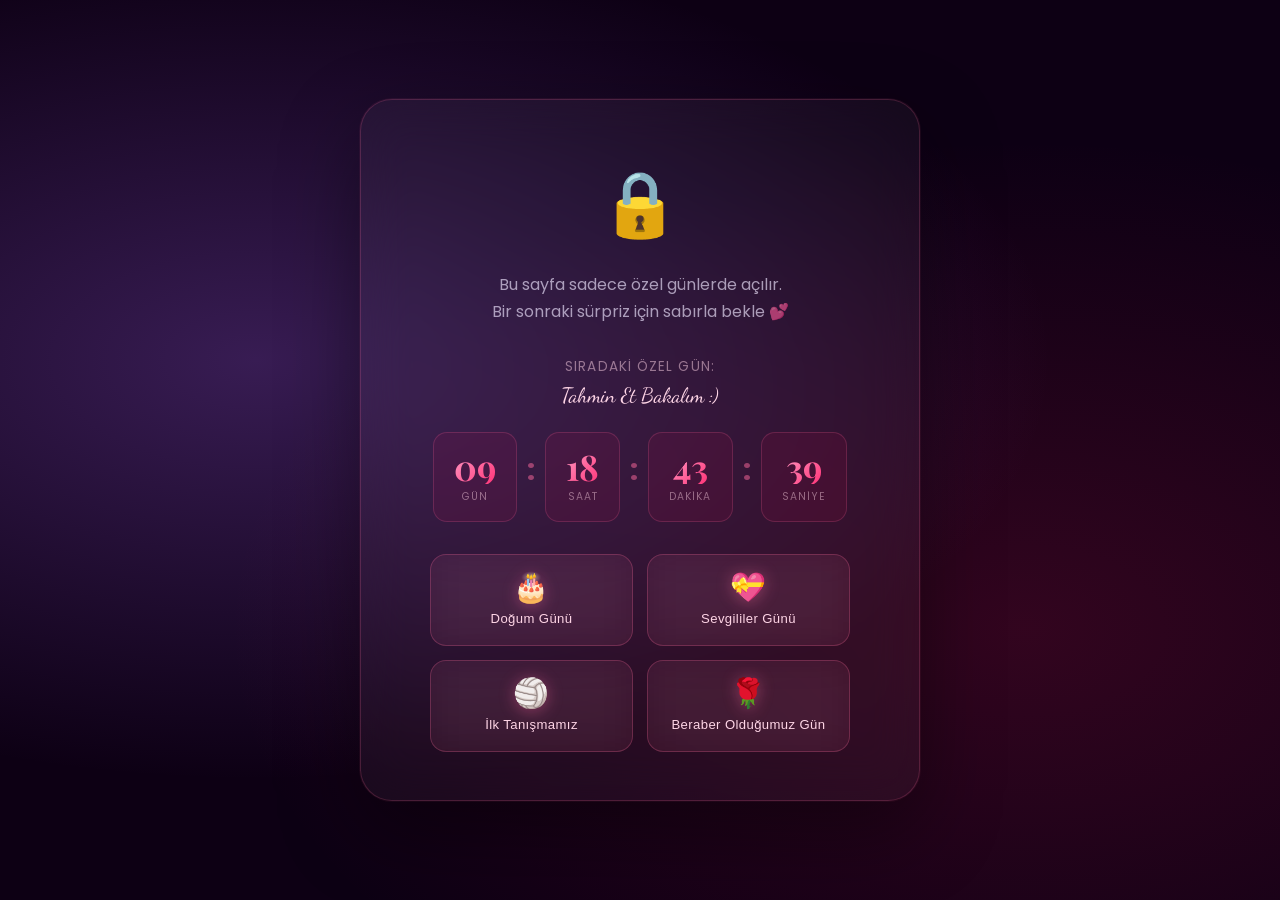
==== commit d83d210b: "Add files via upload" ====
--- a/index.html
+++ b/index.html
@@ -1,304 +1,155 @@
-<!DOCTYPE html>
-<html lang="tr">
-
-<head>
-    <meta charset="UTF-8" />
-    <meta name="viewport" content="width=device-width, initial-scale=1.0" />
-    <title>Yağmur'um, Seni Seviyorum 💕</title>
-    <meta name="description"
-        content="Yağmur'um için hazırladığım özel bir sürpriz — Doğum günün ve Sevgililer Günün kutlu olsun." />
-    <link rel="preconnect" href="https://fonts.googleapis.com" />
-    <link rel="preconnect" href="https://fonts.gstatic.com" crossorigin />
-    <link
-        href="https://fonts.googleapis.com/css2?family=Playfair+Display:ital,wght@0,400;0,700;1,400&family=Poppins:wght@300;400;500;600&family=Dancing+Script:wght@600;700&display=swap"
-        rel="stylesheet" />
-    <link rel="stylesheet" href="style.css" />
-    <script src="https://open.spotify.com/embed/iframe-api/v1" async></script>
-
-</head>
-
-<body>
-
-    <!-- Doğum günü müziği (gizli) -->
-    <audio id="birthdayMusic" loop preload="none">
-        <source src="Music.mp3" type="audio/mpeg" />
-    </audio>
-
-    <!-- Canvas for particles -->
-    <canvas id="heartCanvas"></canvas>
-
-    <!-- ═══════════════════ LOCKED SCREEN (default) ═══════════════════ -->
-    <div id="lockedScreen" class="locked-screen">
-        <div class="locked-inner">
-            <div class="locked-lock">🔒</div>
-            <h1 class="locked-title">Henüz değil, Kartanem…</h1>
-            <p class="locked-desc">Bu sayfa sadece özel günlerde açılır.<br />Bir sonraki sürpriz için sabırla bekle 💕
-            </p>
-
-            <div class="locked-next">
-                <span class="locked-next-label">Sıradaki özel gün:</span>
-                <!--<span class="locked-next-name" id="lockedNextName">—</span>-->
-                <span class="locked-next-name">Tahmin Et Bakalım :)</span>
-            </div>
-
-            <div class="locked-countdown">
-                <div class="lc-box"><span id="lc-days">00</span><label>Gün</label></div>
-                <div class="lc-sep">:</div>
-                <div class="lc-box"><span id="lc-hours">00</span><label>Saat</label></div>
-                <div class="lc-sep">:</div>
-                <div class="lc-box"><span id="lc-minutes">00</span><label>Dakika</label></div>
-                <div class="lc-sep">:</div>
-                <div class="lc-box"><span id="lc-seconds">00</span><label>Saniye</label></div>
-            </div>
-            <p class="locked-hint">✨ O gün geldiğinde bu sayfayı yeniden aç</p>
-            <div style="padding-top: 5px;">Son Düzenlenme Tarihi: 06 Ocak 2026</div>
-        </div>
-    </div>
-
-    <!-- ═══════════════════ SITE CONTENT (revealed by JS) ═══════════════ -->
-    <div id="siteContent" style="display:none">
-
-        <!-- HERO -->
-        <section id="hero" class="section hero-section">
-            <div class="hero-layout">
-                <!-- Sol: Metin -->
-                <div class="hero-content">
-                    <div class="hero-badge" id="heroBadge">💌 Yağmur'uma Özel</div>
-                    <h1 class="hero-title">
-                        <span class="line1">Yağmur'um,</span>
-                        <span class="line2">Sen Benim.</span>
-                        <span class="line3" id="heroLine3">Her Şeyimsin</span>
-                    </h1>
-                    <p class="hero-subtitle" id="heroSubtitle">Kartanem, her nefesimde senin adın var, her yağmur
-                        damlasında
-                        senin sevgin…</p>
-                    <div class="hero-buttons" id="heroButtons">
-                        <!-- filled by JS -->
-                    </div>
-                </div>
-                <!-- Sağ: İllüstrasyon -->
-                <div class="hero-illustration">
-                    <div class="illus-glow-ring"></div>
-                    <img src="Female.png" alt="Yağmur'um" class="illus-img" />
-                    <div class="illus-label">✨ Yağmur'um ✨</div>
-                </div>
-            </div>
-            <div class="scroll-indicator">
-                <div class="mouse"></div>
-                <span>Aşağı Kaydır</span>
-            </div>
-        </section>
-
-        <!-- BIRTHDAY SECTION (hidden unless today = Jan 1) -->
-        <section id="birthday" class="section birthday-section" style="display:none">
-            <div class="section-inner">
-                <div class="section-tag">🎂 Hayatım, Doğum Gününün Kutlu Olsun</div>
-                <h2 class="section-title gradient-pink">1 Ocak 2005 — Sen Doğdun 🌧️</h2>
-                <p class="section-desc">
-                    Yeni yılın ilk gününde bu dünyaya geldin ve yılın en güzel günü senin günün oldu.
-                    Seni bu dünyaya getiren herkese teşekkür ederim çünkü sen olmasan bu güzel hayat eksik olurdu.
-                    İyi ki doğdun, Yağmur'um. Her yılın seni daha da güzel kılmasını diliyorum.
-                </p>
-
-                <!-- Countdown -->
-                <div class="countdown-wrapper">
-                    <!--<div class="countdown-label">Yağmur'un Doğum Günü'ne (1 Ocak 🎂)</div>-->
-                    <div class="countdown" id="birthdayCountdown">
-                        <div class="count-box"><span id="bd-days">00</span><label>Gün</label></div>
-                        <div class="count-sep">:</div>
-                        <div class="count-box"><span id="bd-hours">00</span><label>Saat</label></div>
-                        <div class="count-sep">:</div>
-                        <div class="count-box"><span id="bd-minutes">00</span><label>Dakika</label></div>
-                        <div class="count-sep">:</div>
-                        <div class="count-box"><span id="bd-seconds">00</span><label>Saniye</label></div>
-
-                    </div>
-                </div>
-
-                <!-- Wish Cards -->
-                <div class="cards-grid">
-                    <div class="wish-card">
-                        <div class="wish-icon">🌸</div>
-                        <h3>Mutluluk</h3>
-                        <p>Her sabah gözlerin açıldığında kalbin şarkı söylesin</p>
-                    </div>
-                    <div class="wish-card">
-                        <div class="wish-icon">⭐</div>
-                        <h3>Başarı</h3>
-                        <p>Hayallerinin peşinden git, yıldızlar bile yetmez sana</p>
-                    </div>
-                    <div class="wish-card">
-                        <div class="wish-icon">💫</div>
-                        <h3>Sağlık</h3>
-                        <p>Her günün güneşli, her anın sağlıklı geçsin</p>
-                    </div>
-                    <div class="wish-card">
-                        <div class="wish-icon">🎁</div>
-                        <h3>Sevinç</h3>
-                        <p>Kalbine sığmayan sevinçlerle dolsun hayatın</p>
-                    </div>
-                </div>
-
-                <!-- Cake -->
-                <div class="candle-section">
-                    <p class="candle-text">Mumları üfle, dileğini tut! Hayatım. 🕯️</p>
-                    <div class="cake-wrapper" id="cakeWrapper">
-                        <div class="cake">
-                            <div class="cake-layer layer3"></div>
-                            <div class="cake-layer layer2"></div>
-                            <div class="cake-layer layer1"></div>
-                            <div class="candles">
-                                <div class="candle" data-id="0">
-                                    <div class="flame"></div>
-                                    <div class="candle-body"></div>
-                                </div>
-                                <div class="candle" data-id="1">
-                                    <div class="flame"></div>
-                                    <div class="candle-body"></div>
-                                </div>
-                                <div class="candle" data-id="2">
-                                    <div class="flame"></div>
-                                    <div class="candle-body"></div>
-                                </div>
-                                <div class="candle" data-id="3">
-                                    <div class="flame"></div>
-                                    <div class="candle-body"></div>
-                                </div>
-                                <div class="candle" data-id="4">
-                                    <div class="flame"></div>
-                                    <div class="candle-body"></div>
-                                </div>
-                            </div>
-                        </div>
-                        <button class="blow-btn" id="blowBtn" onclick="blowCandles()">💨 Üfle!</button>
-                        <div class="celebration-msg" id="celebMsg">🎉 İyi ki doğdun Yağmur'um! Her dileğin kabul olsun!
-                            🎊
-                        </div>
-                    </div>
-                </div>
-            </div>
-        </section>
-
-        <!-- VALENTINE SECTION (hidden unless today = Feb 14) -->
-        <section id="valentine" class="section valentine-section" style="display:none">
-            <div class="section-inner">
-                <div class="section-tag">💝 Sevgililer Günün Kutlu Olsun, Yağmur'um</div>
-                <h2 class="section-title gradient-red">Aşkımız Her Mevsim Çiçek Açar 🌸</h2>
-                <p class="section-desc">
-                    28 Kasım 2025'te tanıştık, 16 Aralık 2025'te seninle olduk.
-                    Bu kısa sürede hayatım baştan sona değişti. Seninle her an Sevgililer Günü gibi,
-                    gözlerinde kaybolduğumda zamanın durduğunu hissediyorum.
-                </p>
-
-                <!-- Valentine Countdown -->
-                <div class="countdown-wrapper">
-                    <!--<div class="countdown-label">Sevgililer Gününe (14 Şubat 💝)</div>-->
-                    <div class="countdown" id="valentineCountdown">
-                        <div class="count-box"><span id="vd-days">00</span><label>Gün</label></div>
-                        <div class="count-sep">:</div>
-                        <div class="count-box"><span id="vd-hours">00</span><label>Saat</label></div>
-                        <div class="count-sep">:</div>
-                        <div class="count-box"><span id="vd-minutes">00</span><label>Dakika</label></div>
-                        <div class="count-sep">:</div>
-                        <div class="count-box"><span id="vd-seconds">00</span><label>Saniye</label></div>
-                    </div>
-                </div>
-
-                <!-- Heart beat -->
-                <div class="heartbeat-wrapper">
-                    <div class="big-heart" id="bigHeart" onclick="pulseHeart()">❤️</div>
-                    <div class="tikla-hint">Tıkla 👆</div>
-                    <p class="heartbeat-text">Kalbim sadece Yağmur için atıyor</p>
-                </div>
-
-
-                <!-- Love reasons slider -->
-                <div class="reasons-section">
-                    <h3 class="reasons-title">Yağmur'umu Sevmemin <span>Sonsuz</span> Nedenleri :)</h3>
-                    <div class="reasons-slider">
-                        <div class="reasons-track" id="reasonsTrack">
-                            <div class="reason-card">Gülüşün tüm dünyamı aydınlatıyor, Yağmur'um ✨</div>
-                            <div class="reason-card">Sesin en güzel müzik benim için 🎵</div>
-                            <div class="reason-card">28 Kasım'dan bu yana hayatım çok daha güzel 🌧️</div>
-                            <div class="reason-card">Gözlerinde evi buldum 👀</div>
-                            <div class="reason-card">Seninle kahkaha atmak, hayatımın en güzel anı 😄</div>
-                            <div class="reason-card">16 Aralık'ta "evet" dediğinde kalbim durdu 💓</div>
-                            <div class="reason-card">Masumiyetin kalbimi her seferinde eritiyor 🫶</div>
-                            <div class="reason-card">Yağmur yağınca artık hep seni düşünüyorum 🌧️💕</div>
-                            <div class="reason-card">Yanında olmak, var olmanın en güzel hali 🌸</div>
-                            <div class="reason-card">Seninle her saniyem bir hazine, Yağmur'um 💎</div>
-                        </div>
-                    </div>
-                    <div class="slider-controls">
-                        <button class="slider-btn" onclick="prevReason()">◀</button>
-                        <div class="slider-dots" id="sliderDots"></div>
-                        <button class="slider-btn" onclick="nextReason()">▶</button>
-                    </div>
-                </div>
-
-                <!-- XOXO -->
-                <div class="xoxo-section">
-                    <div class="xoxo-letters">
-                        <span class="xo-letter x1">X</span><span class="xo-letter o1">O</span>
-                        <span class="xo-letter x2">X</span><span class="xo-letter o2">O</span>
-                    </div>
-                    <p>Öpücükler &amp; Sarılmalar <br /><small>Hep seninle, hep böyle…</small></p>
-                </div>
-            </div>
-        </section>
-
-        <!-- OUR SONG (always shown) -->
-        <section id="song" class="section song-section">
-            <div class="section-inner">
-                <div class="section-tag">🎵 Şarkımız</div>
-                <h2 class="section-title gradient-pink">Bu Şarkı Bizi Anlatıyor</h2>
-                <p class="section-desc">Her çaldığında seni düşünüyorum. Bu şarkı benim için artık sadece bir şarkı
-                    değil — senin sesin, kokun, gülüşün.</p>
-                <div class="spotify-wrapper">
-                    <div id="spotifyContainer" style="border-radius:18px; overflow:hidden; min-height:152px;"></div>
-                </div>
-                <p class="song-note">🎧 Kulaklığını tak, gözlerini kapat ve beni düşün…</p>
-            </div>
-        </section>
-
-        <!-- LOVE LETTER (always shown) -->
-        <section id="letter" class="section letter-section">
-            <div class="section-inner">
-                <div class="section-tag">💌 Yağmur'uma Mektubum</div>
-                <h2 class="section-title gradient-gold">Kalbimden Gelen Kelimeler</h2>
-                <div class="letter-envelope" id="letterEnvelope" onclick="openLetter()">
-                    <div class="envelope-flap"></div>
-                    <div class="envelope-body">
-                        <div class="envelope-icon">💌</div>
-                        <p>Mektubu Aç</p>
-                    </div>
-                </div>
-                <div class="letter-content" id="letterContent">
-                    <div class="letter-paper">
-                        <div class="letter-header">
-                            <span class="letter-date">♥ Senin için yazıldı ♥</span>
-                        </div>
-                        <div class="letter-body" id="letterBody">
-                            <!-- JS tarafından random mektup doldurulur -->
-                        </div>
-                    </div>
-                </div>
-            </div>
-        </section>
-
-        <!-- FOOTER -->
-        <footer class="footer">
-            <div class="footer-hearts"><span>💕</span><span>💖</span><span>💗</span><span>💓</span><span>💞</span></div>
-            <p>Yağmur'um, seninle her gün güzel, her an anlam kazanıyor.</p>
-            <p class="footer-small">Seni seviyorum ♾️ — 16.12.2025'ten sonsuza</p>
-        </footer>
-
-    </div><!-- /#siteContent -->
-
-    <!-- Confetti -->
-    <div id="confettiContainer"></div>
-
-    <script src="script.js"></script>
-</body>
-
+<!DOCTYPE html>
+<html lang="tr">
+
+<head>
+    <meta charset="UTF-8" />
+    <meta name="viewport" content="width=device-width, initial-scale=1.0" />
+    <title>Yağmur'um, Seni Seviyorum 💕</title>
+    <meta name="description"
+        content="Yağmur'um için hazırladığım özel bir sürpriz — Doğum günün ve Sevgililer Günün kutlu olsun." />
+    <link rel="preconnect" href="https://fonts.googleapis.com" />
+    <link rel="preconnect" href="https://fonts.gstatic.com" crossorigin />
+    <link
+        href="https://fonts.googleapis.com/css2?family=Playfair+Display:ital,wght@0,400;0,700;1,400&family=Poppins:wght@300;400;500;600&family=Dancing+Script:wght@600;700&display=swap"
+        rel="stylesheet" />
+    <link rel="stylesheet" href="style.css" />
+</head>
+
+<body>
+
+    <!-- Canvas for particles -->
+    <canvas id="heartCanvas"></canvas>
+
+    <!-- ═══════════════════ LOCKED SCREEN ═══════════════════ -->
+    <div id="lockedScreen" class="locked-screen">
+        <div class="locked-inner">
+            <div class="locked-lock">🔒</div>
+            <p class="locked-desc">Bu sayfa sadece özel günlerde açılır.<br />Bir sonraki sürpriz için sabırla bekle 💕
+            </p>
+
+            <div class="locked-next">
+                <span class="locked-next-label">Sıradaki özel gün:</span>
+                <span class="locked-next-name">Tahmin Et Bakalım :)</span>
+            </div>
+
+            <div class="locked-countdown">
+                <div class="lc-box"><span id="lc-days">00</span><label>Gün</label></div>
+                <div class="lc-sep">:</div>
+                <div class="lc-box"><span id="lc-hours">00</span><label>Saat</label></div>
+                <div class="lc-sep">:</div>
+                <div class="lc-box"><span id="lc-minutes">00</span><label>Dakika</label></div>
+                <div class="lc-sep">:</div>
+                <div class="lc-box"><span id="lc-seconds">00</span><label>Saniye</label></div>
+            </div><!--
+            <p class="locked-hint">✨ O gün geldiğinde bu sayfayı yeniden aç</p>
+            <div style="padding-top: 5px;">Son Düzenlenme Tarihi: 05 Ocak 2026</div>-->
+
+            <!-- ── Sayfa Geçiş Butonları ── -->
+            <div class="page-nav-buttons">
+                <a href="birthday.html" class="page-nav-btn">
+                    <span class="nav-icon">🎂</span>
+                    <span class="nav-label">Doğum Günü</span>
+                </a>
+                <a href="valentine.html" class="page-nav-btn">
+                    <span class="nav-icon">💝</span>
+                    <span class="nav-label">Sevgililer Günü</span>
+                </a>
+                <a href="meeting.html" class="page-nav-btn">
+                    <span class="nav-icon">🏐</span>
+                    <span class="nav-label">İlk Tanışmamız</span>
+                </a>
+                <a href="proposal.html" class="page-nav-btn">
+                    <span class="nav-icon">🌹</span>
+                    <span class="nav-label">Beraber Olduğumuz Gün</span>
+                </a>
+            </div>
+        </div>
+    </div>
+
+    <script>
+        /* ─────────────────────────────────────────────
+           TARİHLERİ BURADAN DEĞİŞTİR
+        ───────────────────────────────────────────── */
+        const SPECIAL_DAYS = [
+            { month: 1, day: 1, page: 'birthday.html', name: '🎂 Doğum Günü (1 Ocak)' },
+            { month: 2, day: 14, page: 'valentine.html', name: '💝 Sevgililer Günü (14 Şubat)' },
+            { month: 7, day: 28, page: 'meeting.html', name: '🏐 İlk Tanışmamız (28 Temmuz)' },
+            { month: 12, day: 16, page: 'proposal.html', name: '🌹 Beraber Olduğumuz Gün (16 Aralık)' },
+        ];
+
+        const now = new Date();
+        const month = now.getMonth() + 1;
+        const day = now.getDate();
+
+        // Bugün özel bir gün mü? — Yönlendir
+        const today = SPECIAL_DAYS.find(d => d.month === month && d.day === day);
+        if (today) {
+            sessionStorage.setItem('validRedirect', today.page);
+            window.location.replace(today.page);
+        } else {
+            // Kilitli ekran: sıradaki güne geri sayım
+            const AY = ['', 'Ocak', 'Şubat', 'Mart', 'Nisan', 'Mayıs', 'Haziran', 'Temmuz', 'Ağustos', 'Eylül', 'Ekim', 'Kasım', 'Aralık'];
+            const y = now.getFullYear();
+            const candidates = [];
+            SPECIAL_DAYS.forEach(d => {
+                candidates.push({ ...d, date: new Date(y, d.month - 1, d.day, 0, 0, 0) });
+                candidates.push({ ...d, date: new Date(y + 1, d.month - 1, d.day, 0, 0, 0) });
+            });
+            const next = candidates.filter(c => c.date > now).sort((a, b) => a.date - b.date)[0];
+
+            function tick() {
+                const diff = next.date - new Date();
+                if (diff <= 0) { location.reload(); return; }
+                const d = Math.floor(diff / 86400000);
+                const h = Math.floor((diff % 86400000) / 3600000);
+                const m = Math.floor((diff % 3600000) / 60000);
+                const s = Math.floor((diff % 60000) / 1000);
+                document.getElementById('lc-days').textContent = String(d).padStart(2, '0');
+                document.getElementById('lc-hours').textContent = String(h).padStart(2, '0');
+                document.getElementById('lc-minutes').textContent = String(m).padStart(2, '0');
+                document.getElementById('lc-seconds').textContent = String(s).padStart(2, '0');
+            }
+            tick();
+            setInterval(tick, 1000);
+        }
+
+        /* ─── Canvas: yüzen kalpler ─── */
+        const canvas = document.getElementById('heartCanvas');
+        const ctx = canvas.getContext('2d');
+        let particles = [];
+        function resize() { canvas.width = window.innerWidth; canvas.height = window.innerHeight; }
+        window.addEventListener('resize', resize); resize();
+        function heartPath(x, y, size) {
+            ctx.save(); ctx.translate(x, y); ctx.scale(size, size);
+            ctx.beginPath(); ctx.moveTo(0, 0);
+            ctx.bezierCurveTo(-0.5, -0.5, -1, 0.2, 0, 0.8);
+            ctx.bezierCurveTo(1, 0.2, 0.5, -0.5, 0, 0);
+            ctx.restore();
+        }
+        class Particle {
+            constructor() { this.reset(); }
+            reset() {
+                this.x = Math.random() * canvas.width; this.y = canvas.height + 20;
+                this.size = Math.random() * 12 + 4; this.speed = Math.random() * 0.8 + 0.3;
+                this.alpha = Math.random() * 0.5 + 0.15; this.hue = Math.random() * 40 + 340;
+                this.sway = Math.random() * 0.02 + 0.01; this.phase = Math.random() * Math.PI * 2;
+            }
+            update(t) {
+                this.y -= this.speed; this.x += Math.sin(t * this.sway + this.phase) * 0.5;
+                this.alpha -= 0.0008;
+                if (this.y < -30 || this.alpha <= 0) this.reset();
+            }
+            draw() {
+                ctx.save(); ctx.globalAlpha = this.alpha;
+                ctx.fillStyle = `hsl(${this.hue}, 90%, 68%)`;
+                heartPath(this.x, this.y, this.size); ctx.fill(); ctx.restore();
+            }
+        }
+        for (let i = 0; i < 50; i++) { const p = new Particle(); p.y = Math.random() * canvas.height; particles.push(p); }
+        let t = 0;
+        function animate() { ctx.clearRect(0, 0, canvas.width, canvas.height); t += 0.016; particles.forEach(p => { p.update(t); p.draw(); }); requestAnimationFrame(animate); }
+        animate();
+    </script>
+</body>
+
 </html>
--- a/style.css
+++ b/style.css
@@ -386,6 +386,7 @@
   opacity: 0;
   animation: fadeInUp 0.9s ease 0.8s both;
   padding-bottom: 20px;
+  font-size: 3rem;
 }
 
 .hero-subtitle {
@@ -1462,4 +1463,286 @@
   .lc-box span {
     font-size: 1.7rem;
   }
+}
+
+
+/* ══════════════════════════════════════════════
+   MEETING SECTION (28 Temmuz — İlk Tanışma)
+══════════════════════════════════════════════ */
+.meeting-section {
+  background: radial-gradient(ellipse at 30% 30%, rgba(155, 93, 229, 0.18) 0%, transparent 60%),
+    radial-gradient(ellipse at 75% 70%, rgba(255, 107, 157, 0.15) 0%, transparent 60%),
+    linear-gradient(180deg, #0d0014, #120018);
+}
+
+/* ══════════════════════════════════════════════
+   PROPOSAL SECTION (16 Aralık — Çıkma Teklifi)
+══════════════════════════════════════════════ */
+.proposal-section {
+  background: radial-gradient(ellipse at 60% 30%, rgba(201, 24, 74, 0.2) 0%, transparent 60%),
+    radial-gradient(ellipse at 20% 70%, rgba(230, 57, 70, 0.14) 0%, transparent 60%),
+    linear-gradient(180deg, #120018, #0d0014);
+}
+
+/* ── Memory Card ────────────────────────────── */
+.special-memory-card {
+  display: flex;
+  align-items: center;
+  gap: 28px;
+  background: rgba(255, 255, 255, 0.05);
+  backdrop-filter: blur(18px);
+  border: 1px solid rgba(155, 93, 229, 0.25);
+  border-radius: 20px;
+  padding: 32px 36px;
+  margin: 0 auto 50px;
+  max-width: 640px;
+  text-align: left;
+  transition: transform 0.3s ease, box-shadow 0.3s ease;
+}
+
+.special-memory-card:hover {
+  transform: translateY(-6px);
+  box-shadow: 0 20px 50px rgba(155, 93, 229, 0.18);
+  border-color: rgba(255, 107, 157, 0.4);
+}
+
+.proposal-card {
+  border-color: rgba(201, 24, 74, 0.25);
+}
+
+.proposal-card:hover {
+  box-shadow: 0 20px 50px rgba(201, 24, 74, 0.2);
+  border-color: rgba(201, 24, 74, 0.5);
+}
+
+.memory-icon {
+  font-size: 3.5rem;
+  flex-shrink: 0;
+  filter: drop-shadow(0 0 14px rgba(255, 107, 157, 0.5));
+  animation: memoryFloat 3s ease-in-out infinite;
+}
+
+@keyframes memoryFloat {
+
+  0%,
+  100% {
+    transform: translateY(0);
+  }
+
+  50% {
+    transform: translateY(-8px);
+  }
+}
+
+.memory-text h3 {
+  font-family: var(--font-serif);
+  font-size: 1.25rem;
+  color: #ffd6e7;
+  margin-bottom: 8px;
+}
+
+.memory-text p {
+  font-size: 0.95rem;
+  color: rgba(240, 230, 255, 0.68);
+  line-height: 1.7;
+}
+
+@media (max-width: 600px) {
+  .special-memory-card {
+    flex-direction: column;
+    text-align: center;
+    padding: 28px 22px;
+  }
+}
+
+/* ── Anniversary Elapsed Countdown ─────────── */
+.anniversary-countdown-wrapper {
+  margin: 0 auto 50px;
+  text-align: center;
+}
+
+.anniversary-label {
+  font-family: var(--font-script);
+  font-size: 1.25rem;
+  color: rgba(255, 214, 231, 0.8);
+  margin-bottom: 20px;
+  letter-spacing: 0.04em;
+}
+
+.anniversary-display {
+  display: flex;
+  justify-content: center;
+  align-items: center;
+  gap: 10px;
+  flex-wrap: wrap;
+}
+
+.anniv-box {
+  display: flex;
+  flex-direction: column;
+  align-items: center;
+  background: rgba(255, 255, 255, 0.05);
+  backdrop-filter: blur(18px);
+  border: 1px solid rgba(255, 107, 157, 0.18);
+  border-radius: 16px;
+  padding: 18px 24px;
+  min-width: 82px;
+  transition: transform 0.3s ease;
+}
+
+.anniv-box:hover {
+  transform: translateY(-4px);
+  border-color: rgba(255, 107, 157, 0.45);
+}
+
+.anniv-box span {
+  font-size: 2.2rem;
+  font-weight: 700;
+  font-family: var(--font-serif);
+  background: linear-gradient(135deg, #ff9ec7, #ff3478);
+  -webkit-background-clip: text;
+  -webkit-text-fill-color: transparent;
+  background-clip: text;
+  line-height: 1;
+}
+
+.anniv-box label {
+  font-size: 0.65rem;
+  text-transform: uppercase;
+  letter-spacing: 0.12em;
+  color: rgba(255, 214, 231, 0.45);
+  margin-top: 6px;
+}
+
+.anniv-sep {
+  font-size: 1.8rem;
+  color: var(--pink);
+  opacity: 0.4;
+  font-weight: 700;
+}
+
+/* ── Decorative emoji rows ──────────────────── */
+.volleyball-emojis,
+.rose-row {
+  display: flex;
+  justify-content: center;
+  gap: 16px;
+  font-size: 2rem;
+  margin-top: 10px;
+  animation: emojiDance 2s ease-in-out infinite alternate;
+}
+
+.volleyball-emojis span:nth-child(2),
+.rose-row span:nth-child(2),
+.rose-row span:nth-child(4),
+.rose-row span:nth-child(6) {
+  animation: emojiDance 2s ease-in-out 0.3s infinite alternate;
+}
+
+.volleyball-emojis span:nth-child(3),
+.rose-row span:nth-child(3),
+.rose-row span:nth-child(5),
+.rose-row span:nth-child(7) {
+  animation: emojiDance 2s ease-in-out 0.6s infinite alternate;
+}
+
+@keyframes emojiDance {
+  from {
+    transform: translateY(0) rotate(-5deg);
+  }
+
+  to {
+    transform: translateY(-8px) rotate(5deg);
+  }
+}
+
+
+/* ══════════════════════════════════════════════
+   SAYFA GEÇİŞ BUTONLARI (index kilitli ekran)
+══════════════════════════════════════════════ */
+.page-nav-buttons {
+  display: grid;
+  grid-template-columns: repeat(2, 1fr);
+  gap: 14px;
+  margin-top: 32px;
+  width: 100%;
+  max-width: 420px;
+  margin-left: auto;
+  margin-right: auto;
+}
+
+.page-nav-btn {
+  display: flex;
+  flex-direction: column;
+  align-items: center;
+  justify-content: center;
+  gap: 8px;
+  padding: 18px 14px;
+  border-radius: var(--radius-lg);
+  background: rgba(255, 107, 157, 0.08);
+  border: 1.5px solid rgba(255, 107, 157, 0.25);
+  backdrop-filter: var(--blur);
+  text-decoration: none;
+  color: var(--pink-light);
+  font-family: var(--font-sans);
+  font-size: 0.82rem;
+  font-weight: 500;
+  letter-spacing: 0.03em;
+  cursor: pointer;
+  transition: all 0.32s cubic-bezier(0.34, 1.56, 0.64, 1);
+  position: relative;
+  overflow: hidden;
+}
+
+.page-nav-btn::before {
+  content: '';
+  position: absolute;
+  inset: 0;
+  background: linear-gradient(135deg, rgba(255, 107, 157, 0.15), rgba(155, 93, 229, 0.1));
+  opacity: 0;
+  transition: opacity 0.3s ease;
+  border-radius: inherit;
+}
+
+.page-nav-btn:hover::before {
+  opacity: 1;
+}
+
+.page-nav-btn:hover {
+  border-color: rgba(255, 107, 157, 0.65);
+  transform: translateY(-5px) scale(1.04);
+  box-shadow: 0 12px 36px rgba(255, 10, 84, 0.2), 0 0 0 1px rgba(255, 107, 157, 0.2);
+  color: #fff;
+}
+
+.nav-icon {
+  font-size: 1.8rem;
+  line-height: 1;
+  filter: drop-shadow(0 2px 8px rgba(255, 107, 157, 0.4));
+  transition: transform 0.3s ease;
+}
+
+.page-nav-btn:hover .nav-icon {
+  transform: scale(1.2) rotate(-5deg);
+}
+
+.nav-label {
+  text-align: center;
+  line-height: 1.3;
+}
+
+@media (max-width: 420px) {
+  .page-nav-buttons {
+    grid-template-columns: 1fr 1fr;
+    gap: 10px;
+  }
+
+  .page-nav-btn {
+    padding: 14px 10px;
+    font-size: 0.75rem;
+  }
+
+  .nav-icon {
+    font-size: 1.5rem;
+  }
 }
